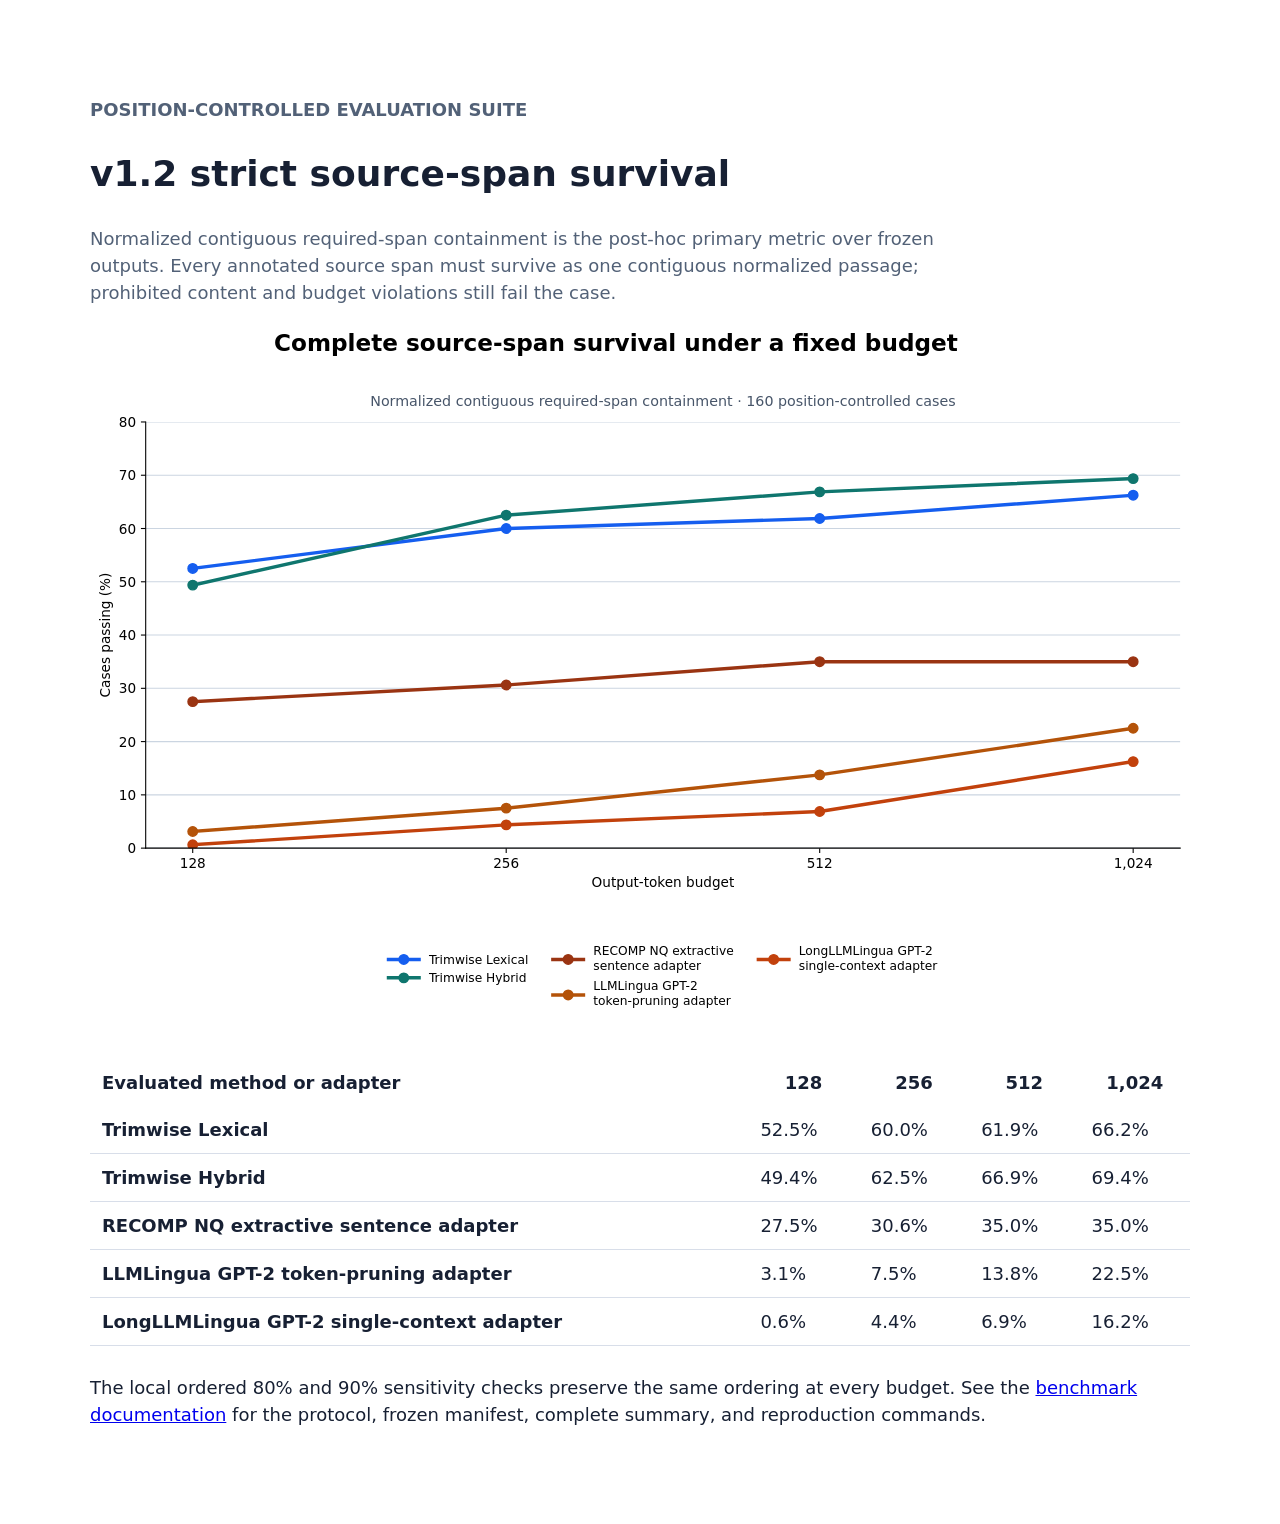
==== docs/benchmark-report/index.html @ dcf9552b "docs: publish v1.2 benchmark and paper" ====
<!doctype html>
<html lang="en">
<meta charset="utf-8">
<meta name="viewport" content="width=device-width, initial-scale=1">
<title>Trimwise benchmark — v1.2 strict source-span survival</title>
<body style="font:18px/1.5 system-ui,sans-serif;max-width:1100px;margin:6vh auto;
padding:24px;color:#172033">
<p style="color:#526177;font-weight:700">POSITION-CONTROLLED EVALUATION SUITE</p>
<h1>v1.2 strict source-span survival</h1>
<p style="max-width:75ch;color:#526177">
Normalized contiguous required-span containment is the post-hoc primary metric over frozen outputs.
Every annotated source span must survive as one contiguous normalized passage; prohibited content
and budget violations still fail the case.
</p>
<img src="../assets/benchmark/normalized_contiguous_vs_budget.svg"
     alt="Normalized contiguous required-span containment by output-token budget."
     style="width:100%;height:auto">
<table style="border-collapse:collapse;width:100%;margin:28px 0">
<thead><tr><th style="padding:10px 12px;text-align:left">Evaluated method or adapter</th>
<th style="padding:10px 12px">128</th><th style="padding:10px 12px">256</th>
<th style="padding:10px 12px">512</th><th style="padding:10px 12px">1,024</th></tr></thead>
<tbody><tr><th style="padding:10px 12px;border-bottom:1px solid #d8dee9;text-align:left">Trimwise Lexical</th><td style="padding:10px 12px;border-bottom:1px solid #d8dee9">52.5%</td><td style="padding:10px 12px;border-bottom:1px solid #d8dee9">60.0%</td><td style="padding:10px 12px;border-bottom:1px solid #d8dee9">61.9%</td><td style="padding:10px 12px;border-bottom:1px solid #d8dee9">66.2%</td></tr><tr><th style="padding:10px 12px;border-bottom:1px solid #d8dee9;text-align:left">Trimwise Hybrid</th><td style="padding:10px 12px;border-bottom:1px solid #d8dee9">49.4%</td><td style="padding:10px 12px;border-bottom:1px solid #d8dee9">62.5%</td><td style="padding:10px 12px;border-bottom:1px solid #d8dee9">66.9%</td><td style="padding:10px 12px;border-bottom:1px solid #d8dee9">69.4%</td></tr><tr><th style="padding:10px 12px;border-bottom:1px solid #d8dee9;text-align:left">RECOMP NQ extractive sentence adapter</th><td style="padding:10px 12px;border-bottom:1px solid #d8dee9">27.5%</td><td style="padding:10px 12px;border-bottom:1px solid #d8dee9">30.6%</td><td style="padding:10px 12px;border-bottom:1px solid #d8dee9">35.0%</td><td style="padding:10px 12px;border-bottom:1px solid #d8dee9">35.0%</td></tr><tr><th style="padding:10px 12px;border-bottom:1px solid #d8dee9;text-align:left">LLMLingua GPT-2 token-pruning adapter</th><td style="padding:10px 12px;border-bottom:1px solid #d8dee9">3.1%</td><td style="padding:10px 12px;border-bottom:1px solid #d8dee9">7.5%</td><td style="padding:10px 12px;border-bottom:1px solid #d8dee9">13.8%</td><td style="padding:10px 12px;border-bottom:1px solid #d8dee9">22.5%</td></tr><tr><th style="padding:10px 12px;border-bottom:1px solid #d8dee9;text-align:left">LongLLMLingua GPT-2 single-context adapter</th><td style="padding:10px 12px;border-bottom:1px solid #d8dee9">0.6%</td><td style="padding:10px 12px;border-bottom:1px solid #d8dee9">4.4%</td><td style="padding:10px 12px;border-bottom:1px solid #d8dee9">6.9%</td><td style="padding:10px 12px;border-bottom:1px solid #d8dee9">16.2%</td></tr></tbody></table>
<p>
The local ordered 80% and 90% sensitivity checks preserve the same ordering at every budget.
See the <a href="../benchmark/">benchmark documentation</a> for the protocol,
frozen manifest, complete summary, and reproduction commands.
</p>
</body>
</html>
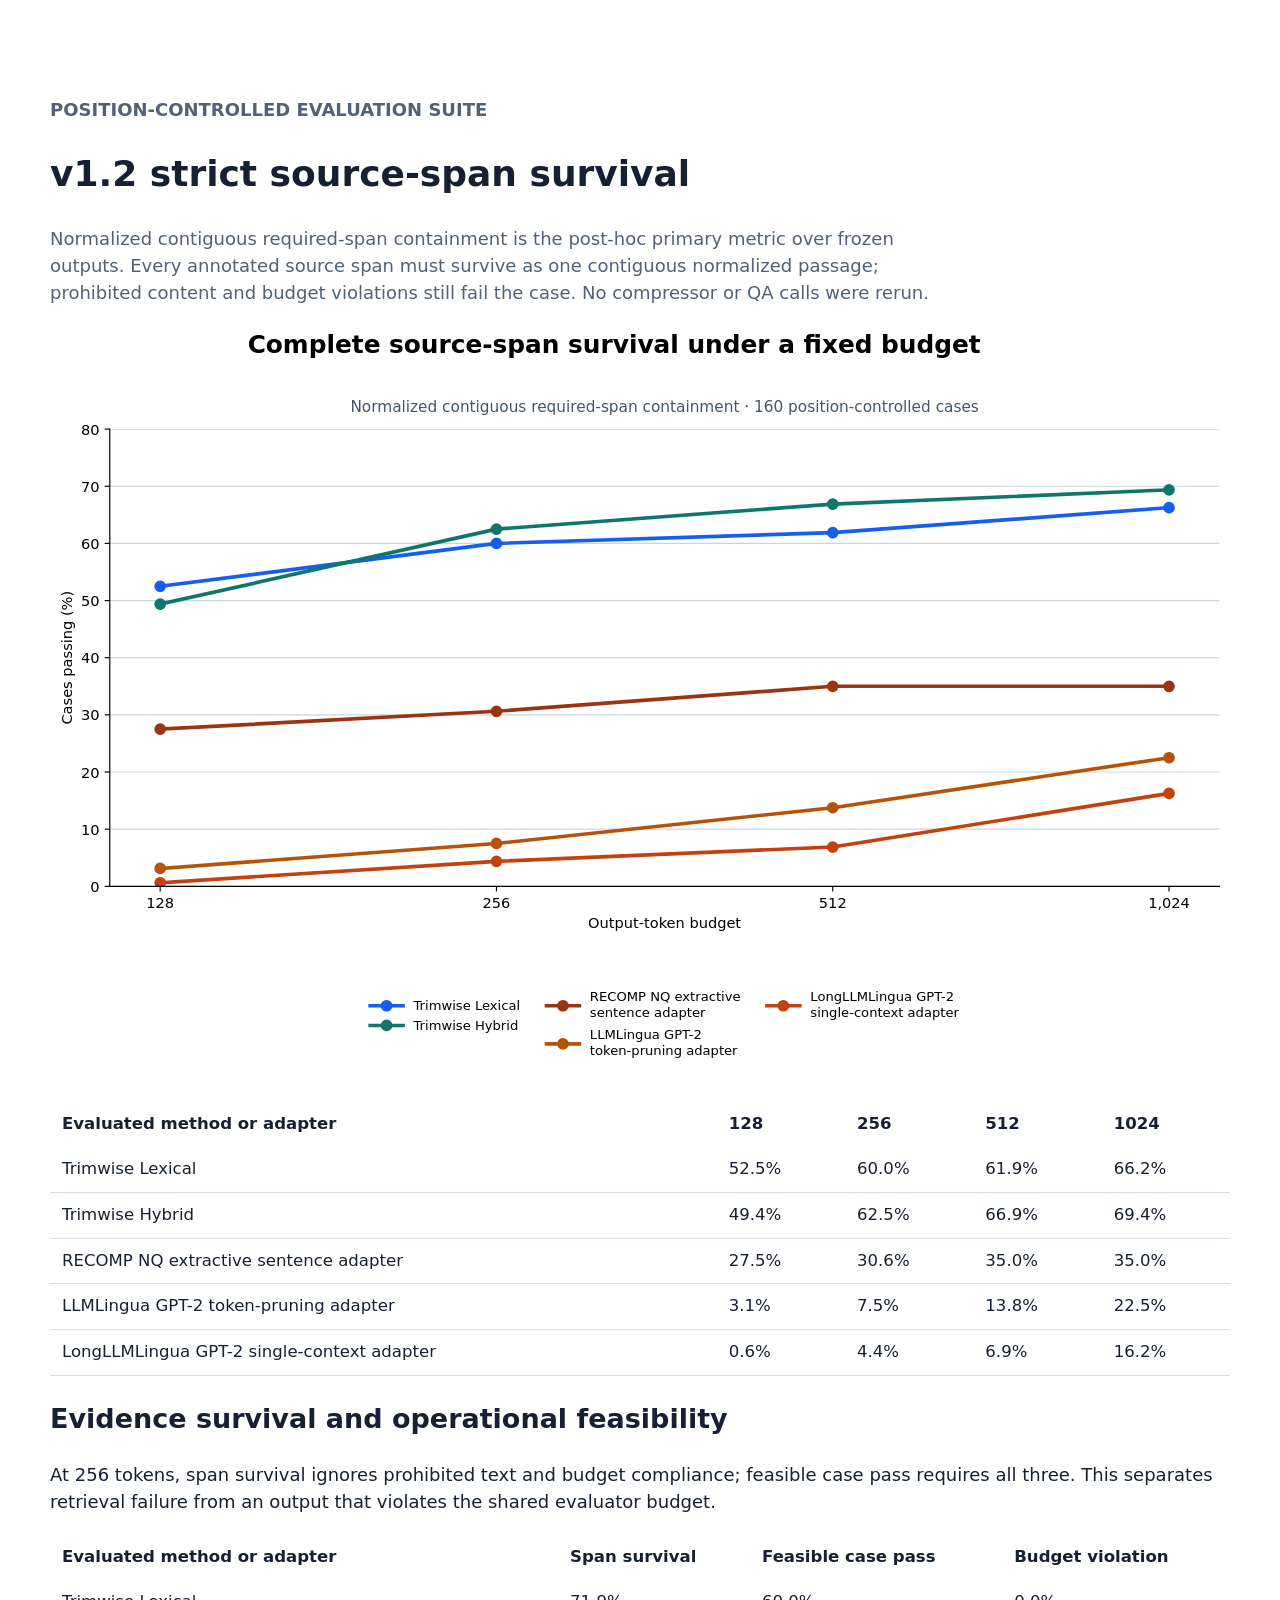
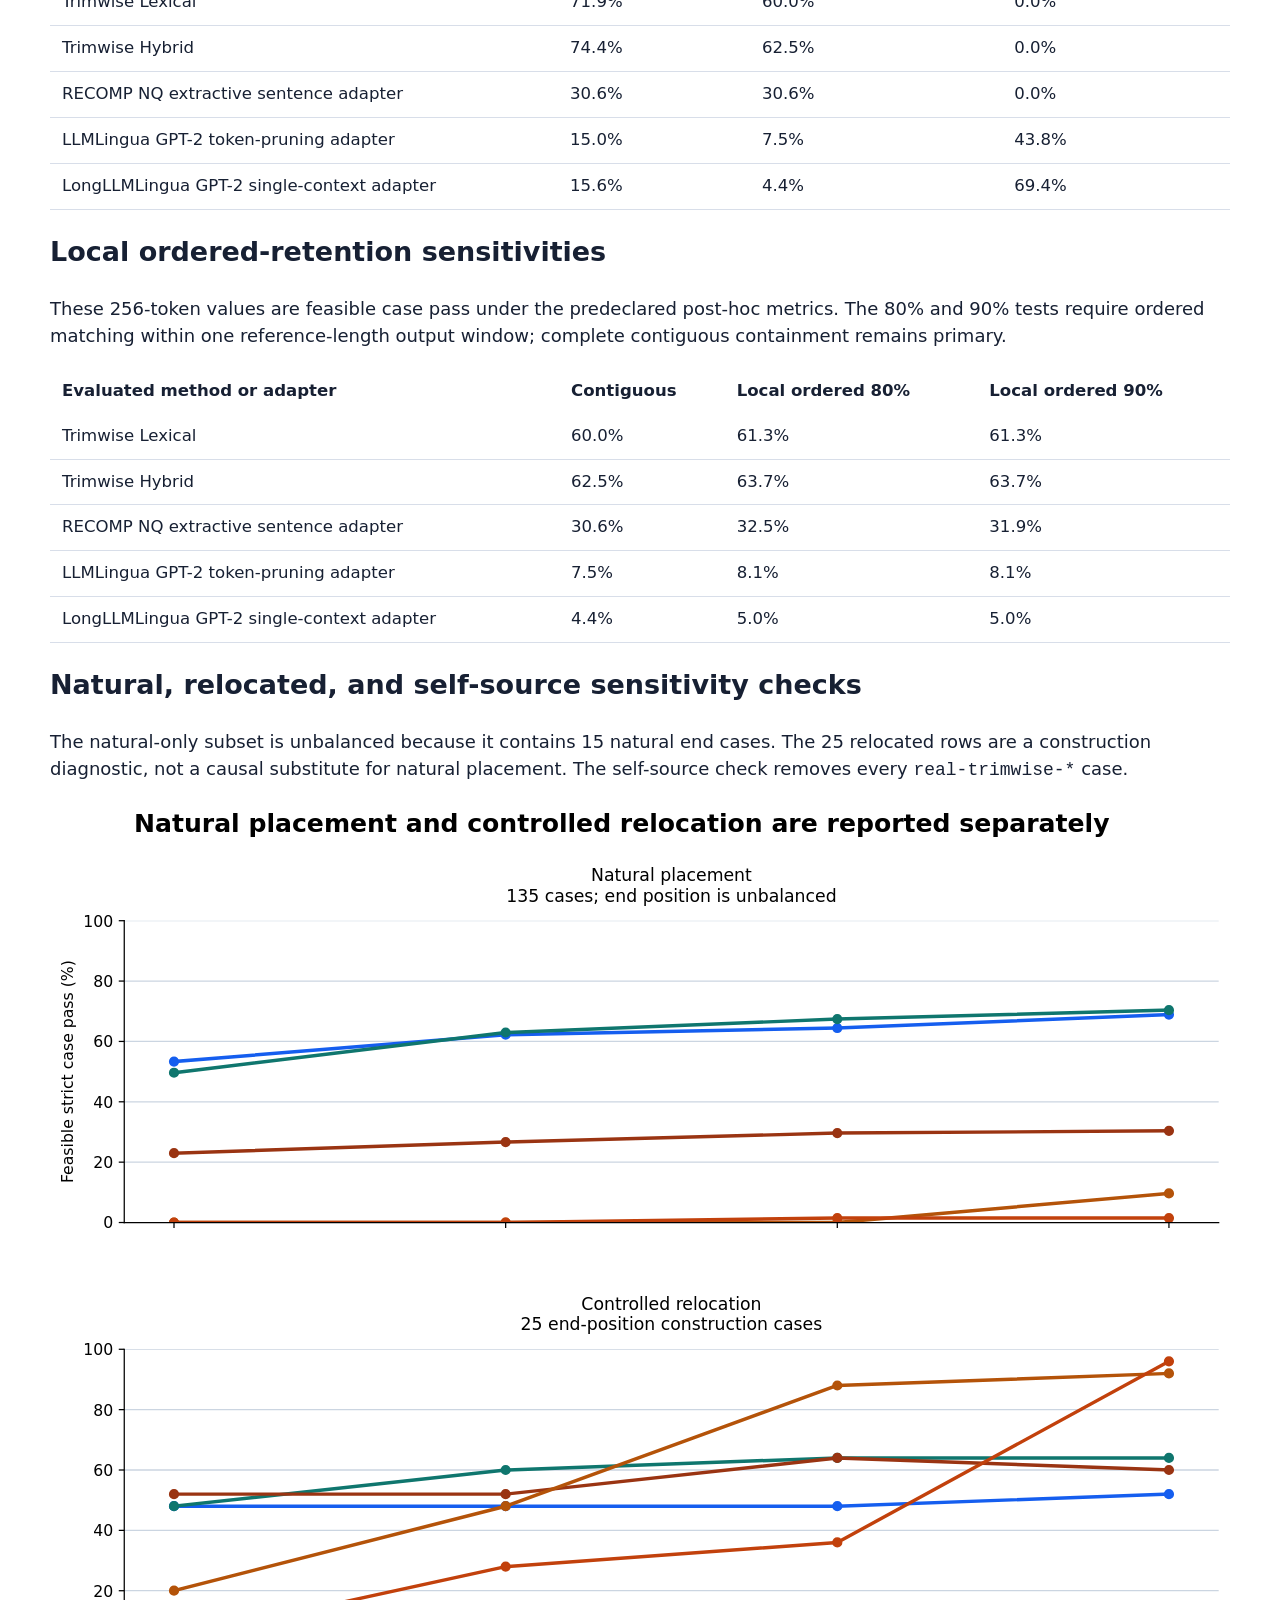
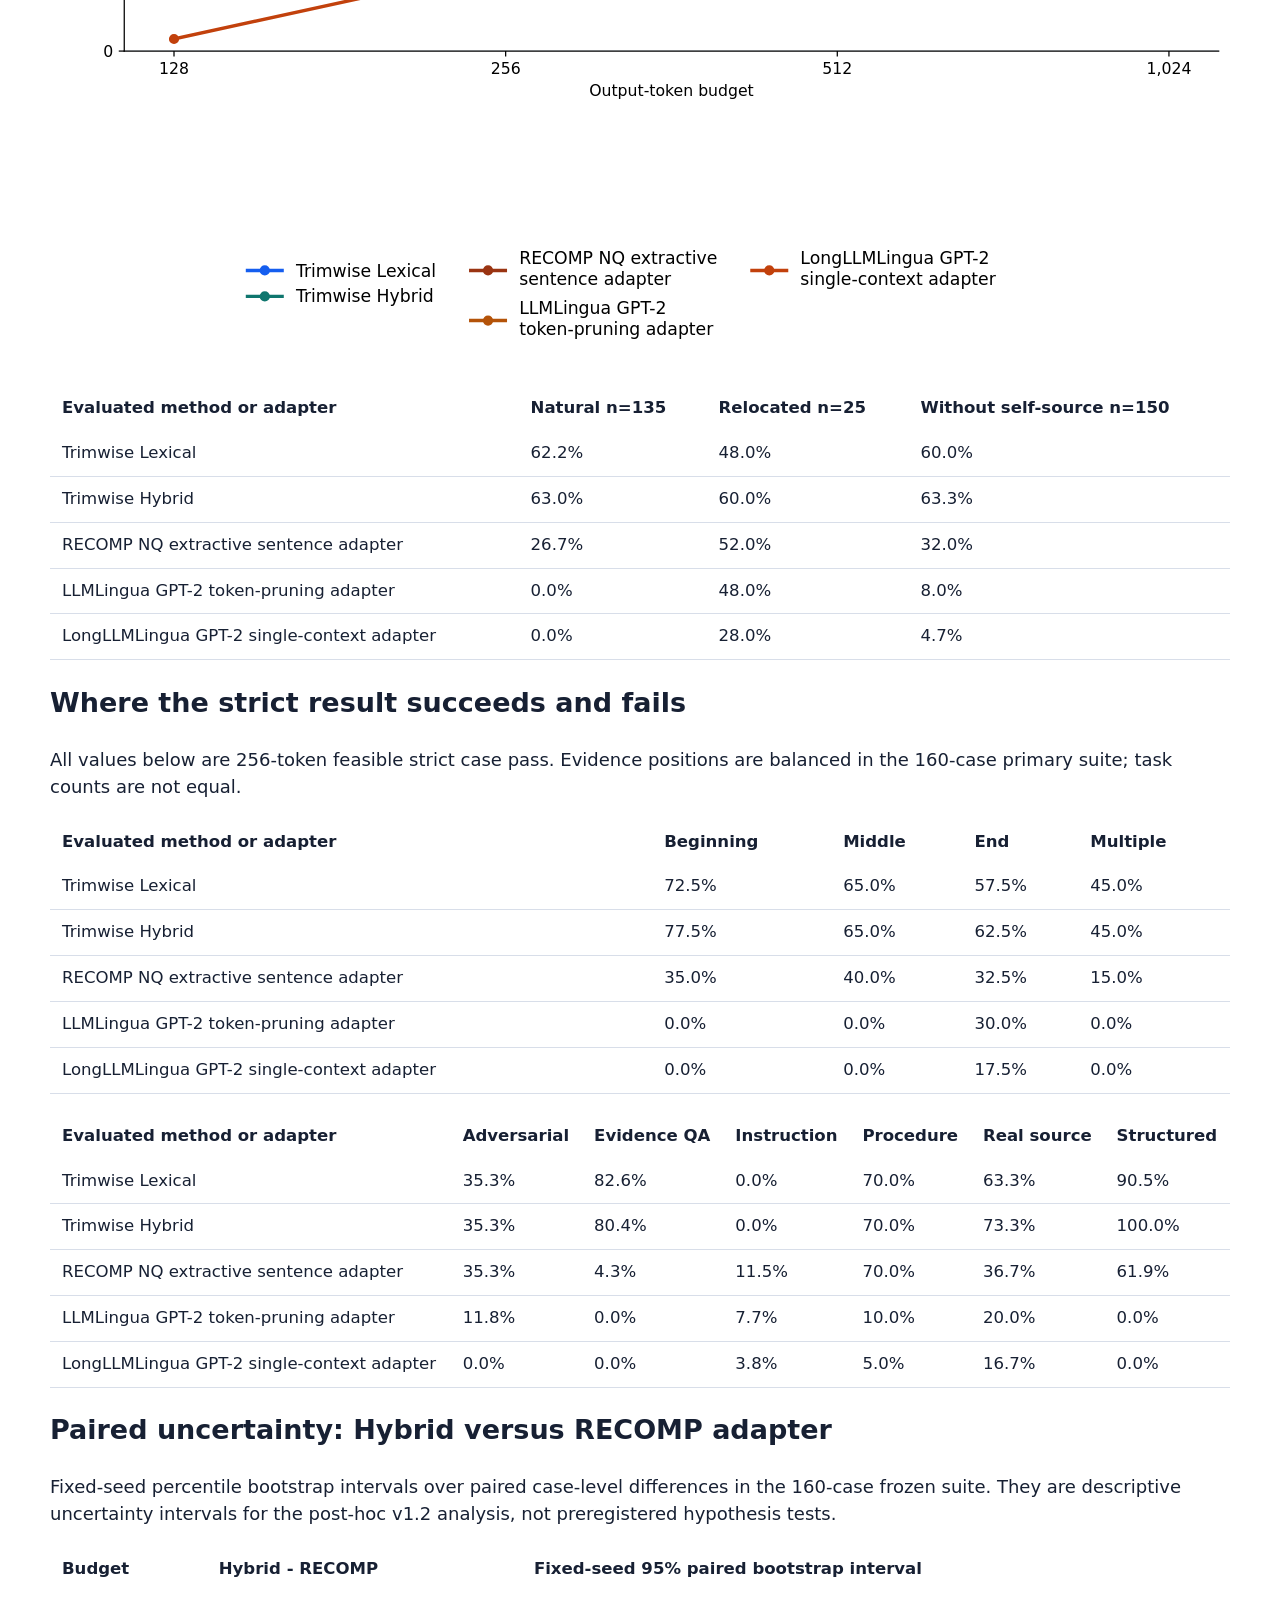
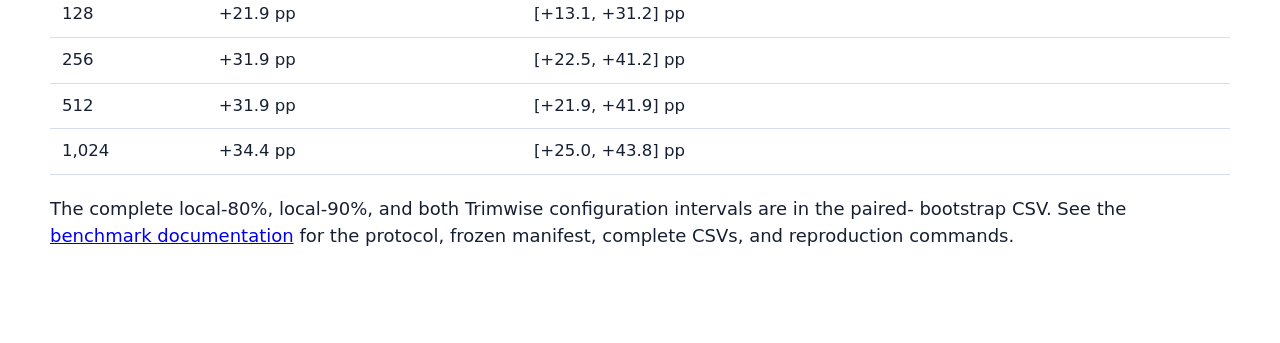
==== commit 9dc139e1: "paper: publish strict v1.2 sensitivity analyses" ====
--- a/docs/benchmark-report/index.html
+++ b/docs/benchmark-report/index.html
@@ -3,27 +3,47 @@
 <meta charset="utf-8">
 <meta name="viewport" content="width=device-width, initial-scale=1">
 <title>Trimwise benchmark — v1.2 strict source-span survival</title>
-<body style="font:18px/1.5 system-ui,sans-serif;max-width:1100px;margin:6vh auto;
-padding:24px;color:#172033">
+<body style="font:18px/1.5 system-ui,sans-serif;max-width:1180px;
+margin:6vh auto;padding:24px;color:#172033">
 <p style="color:#526177;font-weight:700">POSITION-CONTROLLED EVALUATION SUITE</p>
 <h1>v1.2 strict source-span survival</h1>
-<p style="max-width:75ch;color:#526177">
+<p style="max-width:78ch;color:#526177">
 Normalized contiguous required-span containment is the post-hoc primary metric over frozen outputs.
 Every annotated source span must survive as one contiguous normalized passage; prohibited content
-and budget violations still fail the case.
-</p>
+and budget violations still fail the case. No compressor or QA calls were rerun.</p>
 <img src="../assets/benchmark/normalized_contiguous_vs_budget.svg"
-     alt="Normalized contiguous required-span containment by output-token budget."
-     style="width:100%;height:auto">
-<table style="border-collapse:collapse;width:100%;margin:28px 0">
-<thead><tr><th style="padding:10px 12px;text-align:left">Evaluated method or adapter</th>
-<th style="padding:10px 12px">128</th><th style="padding:10px 12px">256</th>
-<th style="padding:10px 12px">512</th><th style="padding:10px 12px">1,024</th></tr></thead>
-<tbody><tr><th style="padding:10px 12px;border-bottom:1px solid #d8dee9;text-align:left">Trimwise Lexical</th><td style="padding:10px 12px;border-bottom:1px solid #d8dee9">52.5%</td><td style="padding:10px 12px;border-bottom:1px solid #d8dee9">60.0%</td><td style="padding:10px 12px;border-bottom:1px solid #d8dee9">61.9%</td><td style="padding:10px 12px;border-bottom:1px solid #d8dee9">66.2%</td></tr><tr><th style="padding:10px 12px;border-bottom:1px solid #d8dee9;text-align:left">Trimwise Hybrid</th><td style="padding:10px 12px;border-bottom:1px solid #d8dee9">49.4%</td><td style="padding:10px 12px;border-bottom:1px solid #d8dee9">62.5%</td><td style="padding:10px 12px;border-bottom:1px solid #d8dee9">66.9%</td><td style="padding:10px 12px;border-bottom:1px solid #d8dee9">69.4%</td></tr><tr><th style="padding:10px 12px;border-bottom:1px solid #d8dee9;text-align:left">RECOMP NQ extractive sentence adapter</th><td style="padding:10px 12px;border-bottom:1px solid #d8dee9">27.5%</td><td style="padding:10px 12px;border-bottom:1px solid #d8dee9">30.6%</td><td style="padding:10px 12px;border-bottom:1px solid #d8dee9">35.0%</td><td style="padding:10px 12px;border-bottom:1px solid #d8dee9">35.0%</td></tr><tr><th style="padding:10px 12px;border-bottom:1px solid #d8dee9;text-align:left">LLMLingua GPT-2 token-pruning adapter</th><td style="padding:10px 12px;border-bottom:1px solid #d8dee9">3.1%</td><td style="padding:10px 12px;border-bottom:1px solid #d8dee9">7.5%</td><td style="padding:10px 12px;border-bottom:1px solid #d8dee9">13.8%</td><td style="padding:10px 12px;border-bottom:1px solid #d8dee9">22.5%</td></tr><tr><th style="padding:10px 12px;border-bottom:1px solid #d8dee9;text-align:left">LongLLMLingua GPT-2 single-context adapter</th><td style="padding:10px 12px;border-bottom:1px solid #d8dee9">0.6%</td><td style="padding:10px 12px;border-bottom:1px solid #d8dee9">4.4%</td><td style="padding:10px 12px;border-bottom:1px solid #d8dee9">6.9%</td><td style="padding:10px 12px;border-bottom:1px solid #d8dee9">16.2%</td></tr></tbody></table>
-<p>
-The local ordered 80% and 90% sensitivity checks preserve the same ordering at every budget.
-See the <a href="../benchmark/">benchmark documentation</a> for the protocol,
-frozen manifest, complete summary, and reproduction commands.
-</p>
+alt="Normalized contiguous required-span containment by output-token budget."
+style="width:100%;height:auto">
+<table style="border-collapse:collapse;width:100%;margin:20px 0;font-size:0.92em"><thead><tr><th style="padding:10px 12px;text-align:left">Evaluated method or adapter</th><th style="padding:10px 12px;text-align:left">128</th><th style="padding:10px 12px;text-align:left">256</th><th style="padding:10px 12px;text-align:left">512</th><th style="padding:10px 12px;text-align:left">1024</th></tr></thead><tbody><tr><td style="padding:10px 12px;border-bottom:1px solid #d8dee9">Trimwise Lexical</td><td style="padding:10px 12px;border-bottom:1px solid #d8dee9">52.5%</td><td style="padding:10px 12px;border-bottom:1px solid #d8dee9">60.0%</td><td style="padding:10px 12px;border-bottom:1px solid #d8dee9">61.9%</td><td style="padding:10px 12px;border-bottom:1px solid #d8dee9">66.2%</td></tr><tr><td style="padding:10px 12px;border-bottom:1px solid #d8dee9">Trimwise Hybrid</td><td style="padding:10px 12px;border-bottom:1px solid #d8dee9">49.4%</td><td style="padding:10px 12px;border-bottom:1px solid #d8dee9">62.5%</td><td style="padding:10px 12px;border-bottom:1px solid #d8dee9">66.9%</td><td style="padding:10px 12px;border-bottom:1px solid #d8dee9">69.4%</td></tr><tr><td style="padding:10px 12px;border-bottom:1px solid #d8dee9">RECOMP NQ extractive sentence adapter</td><td style="padding:10px 12px;border-bottom:1px solid #d8dee9">27.5%</td><td style="padding:10px 12px;border-bottom:1px solid #d8dee9">30.6%</td><td style="padding:10px 12px;border-bottom:1px solid #d8dee9">35.0%</td><td style="padding:10px 12px;border-bottom:1px solid #d8dee9">35.0%</td></tr><tr><td style="padding:10px 12px;border-bottom:1px solid #d8dee9">LLMLingua GPT-2 token-pruning adapter</td><td style="padding:10px 12px;border-bottom:1px solid #d8dee9">3.1%</td><td style="padding:10px 12px;border-bottom:1px solid #d8dee9">7.5%</td><td style="padding:10px 12px;border-bottom:1px solid #d8dee9">13.8%</td><td style="padding:10px 12px;border-bottom:1px solid #d8dee9">22.5%</td></tr><tr><td style="padding:10px 12px;border-bottom:1px solid #d8dee9">LongLLMLingua GPT-2 single-context adapter</td><td style="padding:10px 12px;border-bottom:1px solid #d8dee9">0.6%</td><td style="padding:10px 12px;border-bottom:1px solid #d8dee9">4.4%</td><td style="padding:10px 12px;border-bottom:1px solid #d8dee9">6.9%</td><td style="padding:10px 12px;border-bottom:1px solid #d8dee9">16.2%</td></tr></tbody></table>
+<h2>Evidence survival and operational feasibility</h2>
+<p>At 256 tokens, span survival ignores prohibited text and budget compliance; feasible case
+pass requires all three. This separates retrieval failure from an output that violates the shared
+evaluator budget.</p>
+<table style="border-collapse:collapse;width:100%;margin:20px 0;font-size:0.92em"><thead><tr><th style="padding:10px 12px;text-align:left">Evaluated method or adapter</th><th style="padding:10px 12px;text-align:left">Span survival</th><th style="padding:10px 12px;text-align:left">Feasible case pass</th><th style="padding:10px 12px;text-align:left">Budget violation</th></tr></thead><tbody><tr><td style="padding:10px 12px;border-bottom:1px solid #d8dee9">Trimwise Lexical</td><td style="padding:10px 12px;border-bottom:1px solid #d8dee9">71.9%</td><td style="padding:10px 12px;border-bottom:1px solid #d8dee9">60.0%</td><td style="padding:10px 12px;border-bottom:1px solid #d8dee9">0.0%</td></tr><tr><td style="padding:10px 12px;border-bottom:1px solid #d8dee9">Trimwise Hybrid</td><td style="padding:10px 12px;border-bottom:1px solid #d8dee9">74.4%</td><td style="padding:10px 12px;border-bottom:1px solid #d8dee9">62.5%</td><td style="padding:10px 12px;border-bottom:1px solid #d8dee9">0.0%</td></tr><tr><td style="padding:10px 12px;border-bottom:1px solid #d8dee9">RECOMP NQ extractive sentence adapter</td><td style="padding:10px 12px;border-bottom:1px solid #d8dee9">30.6%</td><td style="padding:10px 12px;border-bottom:1px solid #d8dee9">30.6%</td><td style="padding:10px 12px;border-bottom:1px solid #d8dee9">0.0%</td></tr><tr><td style="padding:10px 12px;border-bottom:1px solid #d8dee9">LLMLingua GPT-2 token-pruning adapter</td><td style="padding:10px 12px;border-bottom:1px solid #d8dee9">15.0%</td><td style="padding:10px 12px;border-bottom:1px solid #d8dee9">7.5%</td><td style="padding:10px 12px;border-bottom:1px solid #d8dee9">43.8%</td></tr><tr><td style="padding:10px 12px;border-bottom:1px solid #d8dee9">LongLLMLingua GPT-2 single-context adapter</td><td style="padding:10px 12px;border-bottom:1px solid #d8dee9">15.6%</td><td style="padding:10px 12px;border-bottom:1px solid #d8dee9">4.4%</td><td style="padding:10px 12px;border-bottom:1px solid #d8dee9">69.4%</td></tr></tbody></table>
+<h2>Local ordered-retention sensitivities</h2>
+<p>These 256-token values are feasible case pass under the predeclared post-hoc metrics. The 80%
+and 90% tests require ordered matching within one reference-length output window; complete
+contiguous containment remains primary.</p>
+<table style="border-collapse:collapse;width:100%;margin:20px 0;font-size:0.92em"><thead><tr><th style="padding:10px 12px;text-align:left">Evaluated method or adapter</th><th style="padding:10px 12px;text-align:left">Contiguous</th><th style="padding:10px 12px;text-align:left">Local ordered 80%</th><th style="padding:10px 12px;text-align:left">Local ordered 90%</th></tr></thead><tbody><tr><td style="padding:10px 12px;border-bottom:1px solid #d8dee9">Trimwise Lexical</td><td style="padding:10px 12px;border-bottom:1px solid #d8dee9">60.0%</td><td style="padding:10px 12px;border-bottom:1px solid #d8dee9">61.3%</td><td style="padding:10px 12px;border-bottom:1px solid #d8dee9">61.3%</td></tr><tr><td style="padding:10px 12px;border-bottom:1px solid #d8dee9">Trimwise Hybrid</td><td style="padding:10px 12px;border-bottom:1px solid #d8dee9">62.5%</td><td style="padding:10px 12px;border-bottom:1px solid #d8dee9">63.7%</td><td style="padding:10px 12px;border-bottom:1px solid #d8dee9">63.7%</td></tr><tr><td style="padding:10px 12px;border-bottom:1px solid #d8dee9">RECOMP NQ extractive sentence adapter</td><td style="padding:10px 12px;border-bottom:1px solid #d8dee9">30.6%</td><td style="padding:10px 12px;border-bottom:1px solid #d8dee9">32.5%</td><td style="padding:10px 12px;border-bottom:1px solid #d8dee9">31.9%</td></tr><tr><td style="padding:10px 12px;border-bottom:1px solid #d8dee9">LLMLingua GPT-2 token-pruning adapter</td><td style="padding:10px 12px;border-bottom:1px solid #d8dee9">7.5%</td><td style="padding:10px 12px;border-bottom:1px solid #d8dee9">8.1%</td><td style="padding:10px 12px;border-bottom:1px solid #d8dee9">8.1%</td></tr><tr><td style="padding:10px 12px;border-bottom:1px solid #d8dee9">LongLLMLingua GPT-2 single-context adapter</td><td style="padding:10px 12px;border-bottom:1px solid #d8dee9">4.4%</td><td style="padding:10px 12px;border-bottom:1px solid #d8dee9">5.0%</td><td style="padding:10px 12px;border-bottom:1px solid #d8dee9">5.0%</td></tr></tbody></table>
+<h2>Natural, relocated, and self-source sensitivity checks</h2>
+<p>The natural-only subset is unbalanced because it contains 15 natural end cases. The 25 relocated
+rows are a construction diagnostic, not a causal substitute for natural placement. The self-source
+check removes every <code>real-trimwise-*</code> case.</p>
+<img src="../assets/benchmark/natural_vs_relocated.svg"
+alt="Strict case pass separately for natural placement and controlled relocation cohorts."
+style="width:100%;height:auto">
+<table style="border-collapse:collapse;width:100%;margin:20px 0;font-size:0.92em"><thead><tr><th style="padding:10px 12px;text-align:left">Evaluated method or adapter</th><th style="padding:10px 12px;text-align:left">Natural n=135</th><th style="padding:10px 12px;text-align:left">Relocated n=25</th><th style="padding:10px 12px;text-align:left">Without self-source n=150</th></tr></thead><tbody><tr><td style="padding:10px 12px;border-bottom:1px solid #d8dee9">Trimwise Lexical</td><td style="padding:10px 12px;border-bottom:1px solid #d8dee9">62.2%</td><td style="padding:10px 12px;border-bottom:1px solid #d8dee9">48.0%</td><td style="padding:10px 12px;border-bottom:1px solid #d8dee9">60.0%</td></tr><tr><td style="padding:10px 12px;border-bottom:1px solid #d8dee9">Trimwise Hybrid</td><td style="padding:10px 12px;border-bottom:1px solid #d8dee9">63.0%</td><td style="padding:10px 12px;border-bottom:1px solid #d8dee9">60.0%</td><td style="padding:10px 12px;border-bottom:1px solid #d8dee9">63.3%</td></tr><tr><td style="padding:10px 12px;border-bottom:1px solid #d8dee9">RECOMP NQ extractive sentence adapter</td><td style="padding:10px 12px;border-bottom:1px solid #d8dee9">26.7%</td><td style="padding:10px 12px;border-bottom:1px solid #d8dee9">52.0%</td><td style="padding:10px 12px;border-bottom:1px solid #d8dee9">32.0%</td></tr><tr><td style="padding:10px 12px;border-bottom:1px solid #d8dee9">LLMLingua GPT-2 token-pruning adapter</td><td style="padding:10px 12px;border-bottom:1px solid #d8dee9">0.0%</td><td style="padding:10px 12px;border-bottom:1px solid #d8dee9">48.0%</td><td style="padding:10px 12px;border-bottom:1px solid #d8dee9">8.0%</td></tr><tr><td style="padding:10px 12px;border-bottom:1px solid #d8dee9">LongLLMLingua GPT-2 single-context adapter</td><td style="padding:10px 12px;border-bottom:1px solid #d8dee9">0.0%</td><td style="padding:10px 12px;border-bottom:1px solid #d8dee9">28.0%</td><td style="padding:10px 12px;border-bottom:1px solid #d8dee9">4.7%</td></tr></tbody></table>
+<h2>Where the strict result succeeds and fails</h2>
+<p>All values below are 256-token feasible strict case pass. Evidence positions are balanced in the
+160-case primary suite; task counts are not equal.</p>
+<table style="border-collapse:collapse;width:100%;margin:20px 0;font-size:0.92em"><thead><tr><th style="padding:10px 12px;text-align:left">Evaluated method or adapter</th><th style="padding:10px 12px;text-align:left">Beginning</th><th style="padding:10px 12px;text-align:left">Middle</th><th style="padding:10px 12px;text-align:left">End</th><th style="padding:10px 12px;text-align:left">Multiple</th></tr></thead><tbody><tr><td style="padding:10px 12px;border-bottom:1px solid #d8dee9">Trimwise Lexical</td><td style="padding:10px 12px;border-bottom:1px solid #d8dee9">72.5%</td><td style="padding:10px 12px;border-bottom:1px solid #d8dee9">65.0%</td><td style="padding:10px 12px;border-bottom:1px solid #d8dee9">57.5%</td><td style="padding:10px 12px;border-bottom:1px solid #d8dee9">45.0%</td></tr><tr><td style="padding:10px 12px;border-bottom:1px solid #d8dee9">Trimwise Hybrid</td><td style="padding:10px 12px;border-bottom:1px solid #d8dee9">77.5%</td><td style="padding:10px 12px;border-bottom:1px solid #d8dee9">65.0%</td><td style="padding:10px 12px;border-bottom:1px solid #d8dee9">62.5%</td><td style="padding:10px 12px;border-bottom:1px solid #d8dee9">45.0%</td></tr><tr><td style="padding:10px 12px;border-bottom:1px solid #d8dee9">RECOMP NQ extractive sentence adapter</td><td style="padding:10px 12px;border-bottom:1px solid #d8dee9">35.0%</td><td style="padding:10px 12px;border-bottom:1px solid #d8dee9">40.0%</td><td style="padding:10px 12px;border-bottom:1px solid #d8dee9">32.5%</td><td style="padding:10px 12px;border-bottom:1px solid #d8dee9">15.0%</td></tr><tr><td style="padding:10px 12px;border-bottom:1px solid #d8dee9">LLMLingua GPT-2 token-pruning adapter</td><td style="padding:10px 12px;border-bottom:1px solid #d8dee9">0.0%</td><td style="padding:10px 12px;border-bottom:1px solid #d8dee9">0.0%</td><td style="padding:10px 12px;border-bottom:1px solid #d8dee9">30.0%</td><td style="padding:10px 12px;border-bottom:1px solid #d8dee9">0.0%</td></tr><tr><td style="padding:10px 12px;border-bottom:1px solid #d8dee9">LongLLMLingua GPT-2 single-context adapter</td><td style="padding:10px 12px;border-bottom:1px solid #d8dee9">0.0%</td><td style="padding:10px 12px;border-bottom:1px solid #d8dee9">0.0%</td><td style="padding:10px 12px;border-bottom:1px solid #d8dee9">17.5%</td><td style="padding:10px 12px;border-bottom:1px solid #d8dee9">0.0%</td></tr></tbody></table>
+<table style="border-collapse:collapse;width:100%;margin:20px 0;font-size:0.92em"><thead><tr><th style="padding:10px 12px;text-align:left">Evaluated method or adapter</th><th style="padding:10px 12px;text-align:left">Adversarial</th><th style="padding:10px 12px;text-align:left">Evidence QA</th><th style="padding:10px 12px;text-align:left">Instruction</th><th style="padding:10px 12px;text-align:left">Procedure</th><th style="padding:10px 12px;text-align:left">Real source</th><th style="padding:10px 12px;text-align:left">Structured</th></tr></thead><tbody><tr><td style="padding:10px 12px;border-bottom:1px solid #d8dee9">Trimwise Lexical</td><td style="padding:10px 12px;border-bottom:1px solid #d8dee9">35.3%</td><td style="padding:10px 12px;border-bottom:1px solid #d8dee9">82.6%</td><td style="padding:10px 12px;border-bottom:1px solid #d8dee9">0.0%</td><td style="padding:10px 12px;border-bottom:1px solid #d8dee9">70.0%</td><td style="padding:10px 12px;border-bottom:1px solid #d8dee9">63.3%</td><td style="padding:10px 12px;border-bottom:1px solid #d8dee9">90.5%</td></tr><tr><td style="padding:10px 12px;border-bottom:1px solid #d8dee9">Trimwise Hybrid</td><td style="padding:10px 12px;border-bottom:1px solid #d8dee9">35.3%</td><td style="padding:10px 12px;border-bottom:1px solid #d8dee9">80.4%</td><td style="padding:10px 12px;border-bottom:1px solid #d8dee9">0.0%</td><td style="padding:10px 12px;border-bottom:1px solid #d8dee9">70.0%</td><td style="padding:10px 12px;border-bottom:1px solid #d8dee9">73.3%</td><td style="padding:10px 12px;border-bottom:1px solid #d8dee9">100.0%</td></tr><tr><td style="padding:10px 12px;border-bottom:1px solid #d8dee9">RECOMP NQ extractive sentence adapter</td><td style="padding:10px 12px;border-bottom:1px solid #d8dee9">35.3%</td><td style="padding:10px 12px;border-bottom:1px solid #d8dee9">4.3%</td><td style="padding:10px 12px;border-bottom:1px solid #d8dee9">11.5%</td><td style="padding:10px 12px;border-bottom:1px solid #d8dee9">70.0%</td><td style="padding:10px 12px;border-bottom:1px solid #d8dee9">36.7%</td><td style="padding:10px 12px;border-bottom:1px solid #d8dee9">61.9%</td></tr><tr><td style="padding:10px 12px;border-bottom:1px solid #d8dee9">LLMLingua GPT-2 token-pruning adapter</td><td style="padding:10px 12px;border-bottom:1px solid #d8dee9">11.8%</td><td style="padding:10px 12px;border-bottom:1px solid #d8dee9">0.0%</td><td style="padding:10px 12px;border-bottom:1px solid #d8dee9">7.7%</td><td style="padding:10px 12px;border-bottom:1px solid #d8dee9">10.0%</td><td style="padding:10px 12px;border-bottom:1px solid #d8dee9">20.0%</td><td style="padding:10px 12px;border-bottom:1px solid #d8dee9">0.0%</td></tr><tr><td style="padding:10px 12px;border-bottom:1px solid #d8dee9">LongLLMLingua GPT-2 single-context adapter</td><td style="padding:10px 12px;border-bottom:1px solid #d8dee9">0.0%</td><td style="padding:10px 12px;border-bottom:1px solid #d8dee9">0.0%</td><td style="padding:10px 12px;border-bottom:1px solid #d8dee9">3.8%</td><td style="padding:10px 12px;border-bottom:1px solid #d8dee9">5.0%</td><td style="padding:10px 12px;border-bottom:1px solid #d8dee9">16.7%</td><td style="padding:10px 12px;border-bottom:1px solid #d8dee9">0.0%</td></tr></tbody></table>
+<h2>Paired uncertainty: Hybrid versus RECOMP adapter</h2>
+<p>Fixed-seed percentile bootstrap intervals over paired case-level differences in the 160-case
+frozen suite. They are descriptive uncertainty intervals for the post-hoc v1.2 analysis, not
+preregistered hypothesis tests.</p>
+<table style="border-collapse:collapse;width:100%;margin:20px 0;font-size:0.92em"><thead><tr><th style="padding:10px 12px;text-align:left">Budget</th><th style="padding:10px 12px;text-align:left">Hybrid - RECOMP</th><th style="padding:10px 12px;text-align:left">Fixed-seed 95% paired bootstrap interval</th></tr></thead><tbody><tr><td style="padding:10px 12px;border-bottom:1px solid #d8dee9">128</td><td style="padding:10px 12px;border-bottom:1px solid #d8dee9">+21.9 pp</td><td style="padding:10px 12px;border-bottom:1px solid #d8dee9">[+13.1, +31.2] pp</td></tr><tr><td style="padding:10px 12px;border-bottom:1px solid #d8dee9">256</td><td style="padding:10px 12px;border-bottom:1px solid #d8dee9">+31.9 pp</td><td style="padding:10px 12px;border-bottom:1px solid #d8dee9">[+22.5, +41.2] pp</td></tr><tr><td style="padding:10px 12px;border-bottom:1px solid #d8dee9">512</td><td style="padding:10px 12px;border-bottom:1px solid #d8dee9">+31.9 pp</td><td style="padding:10px 12px;border-bottom:1px solid #d8dee9">[+21.9, +41.9] pp</td></tr><tr><td style="padding:10px 12px;border-bottom:1px solid #d8dee9">1,024</td><td style="padding:10px 12px;border-bottom:1px solid #d8dee9">+34.4 pp</td><td style="padding:10px 12px;border-bottom:1px solid #d8dee9">[+25.0, +43.8] pp</td></tr></tbody></table>
+<p>The complete local-80%, local-90%, and both Trimwise configuration intervals are in the paired-
+bootstrap CSV. See the <a href="../benchmark/">benchmark documentation</a> for the protocol, frozen manifest, complete CSVs, and reproduction commands.</p>
 </body>
 </html>
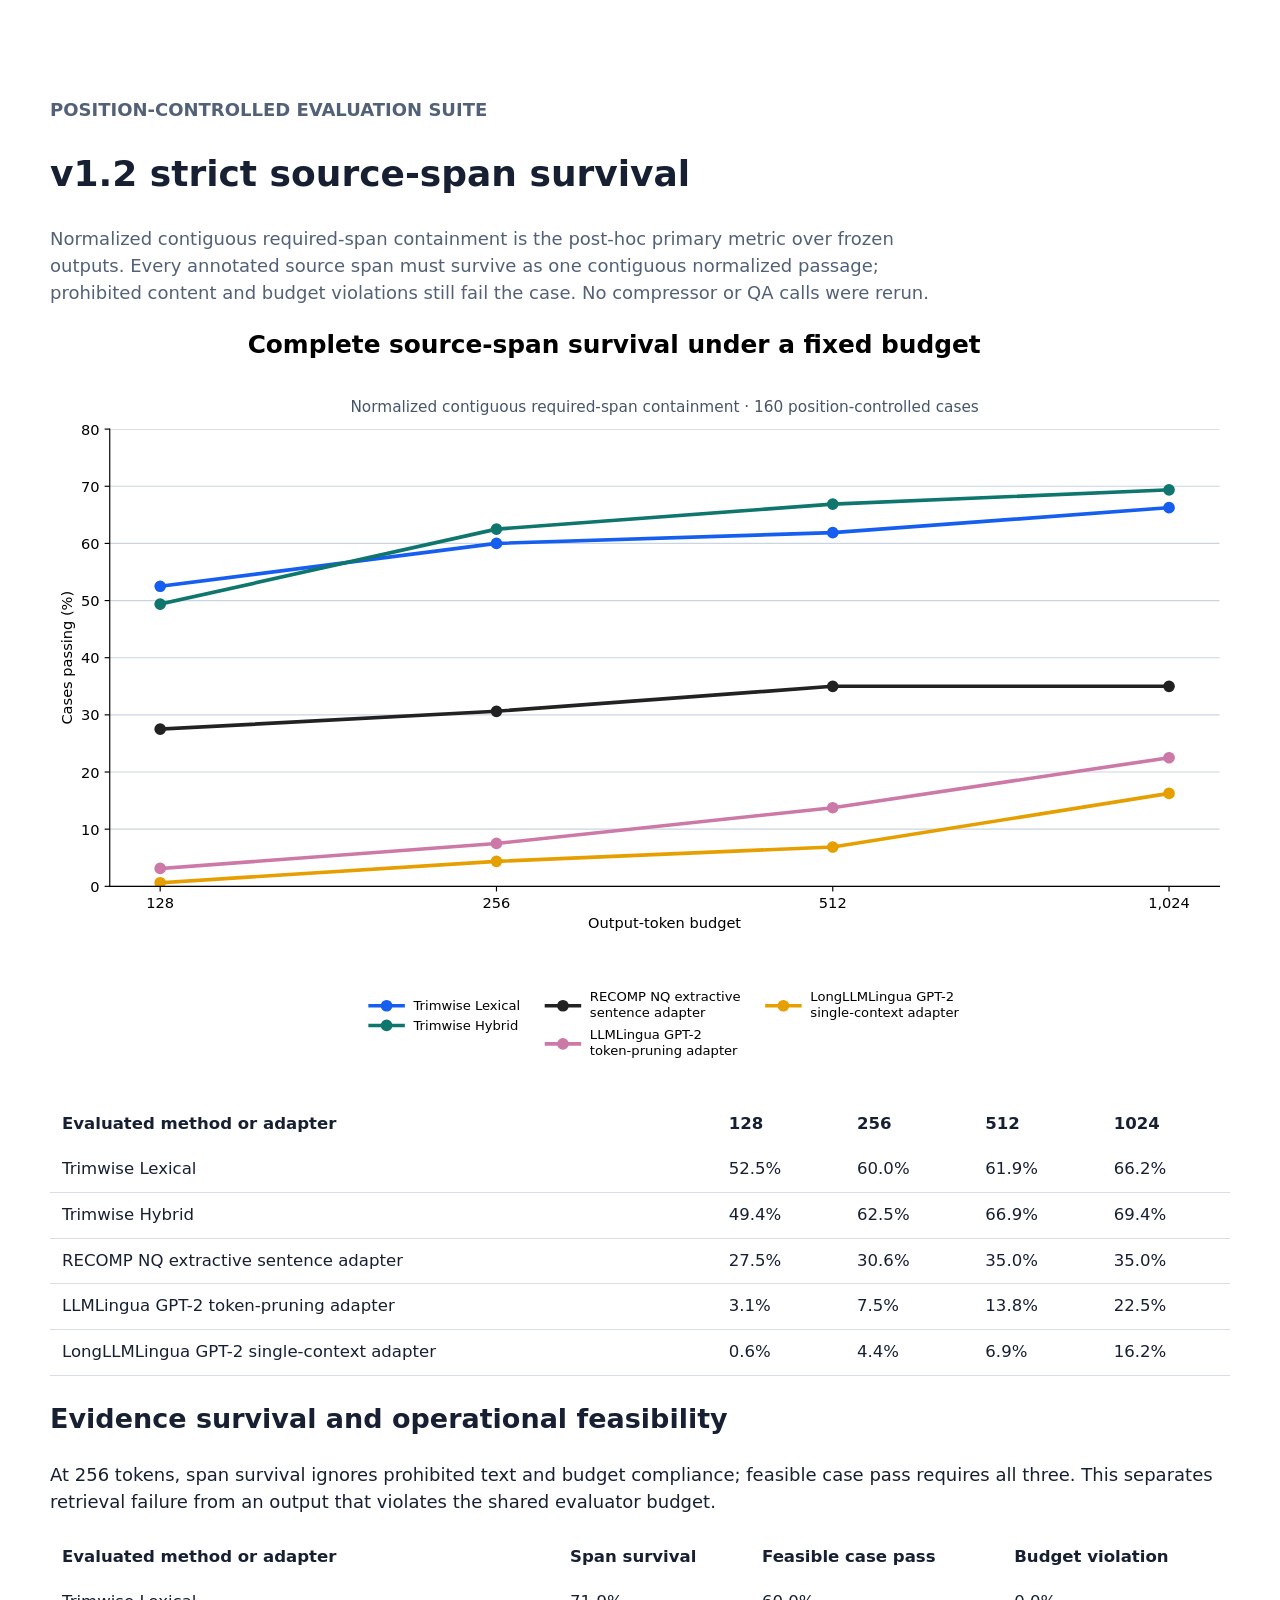
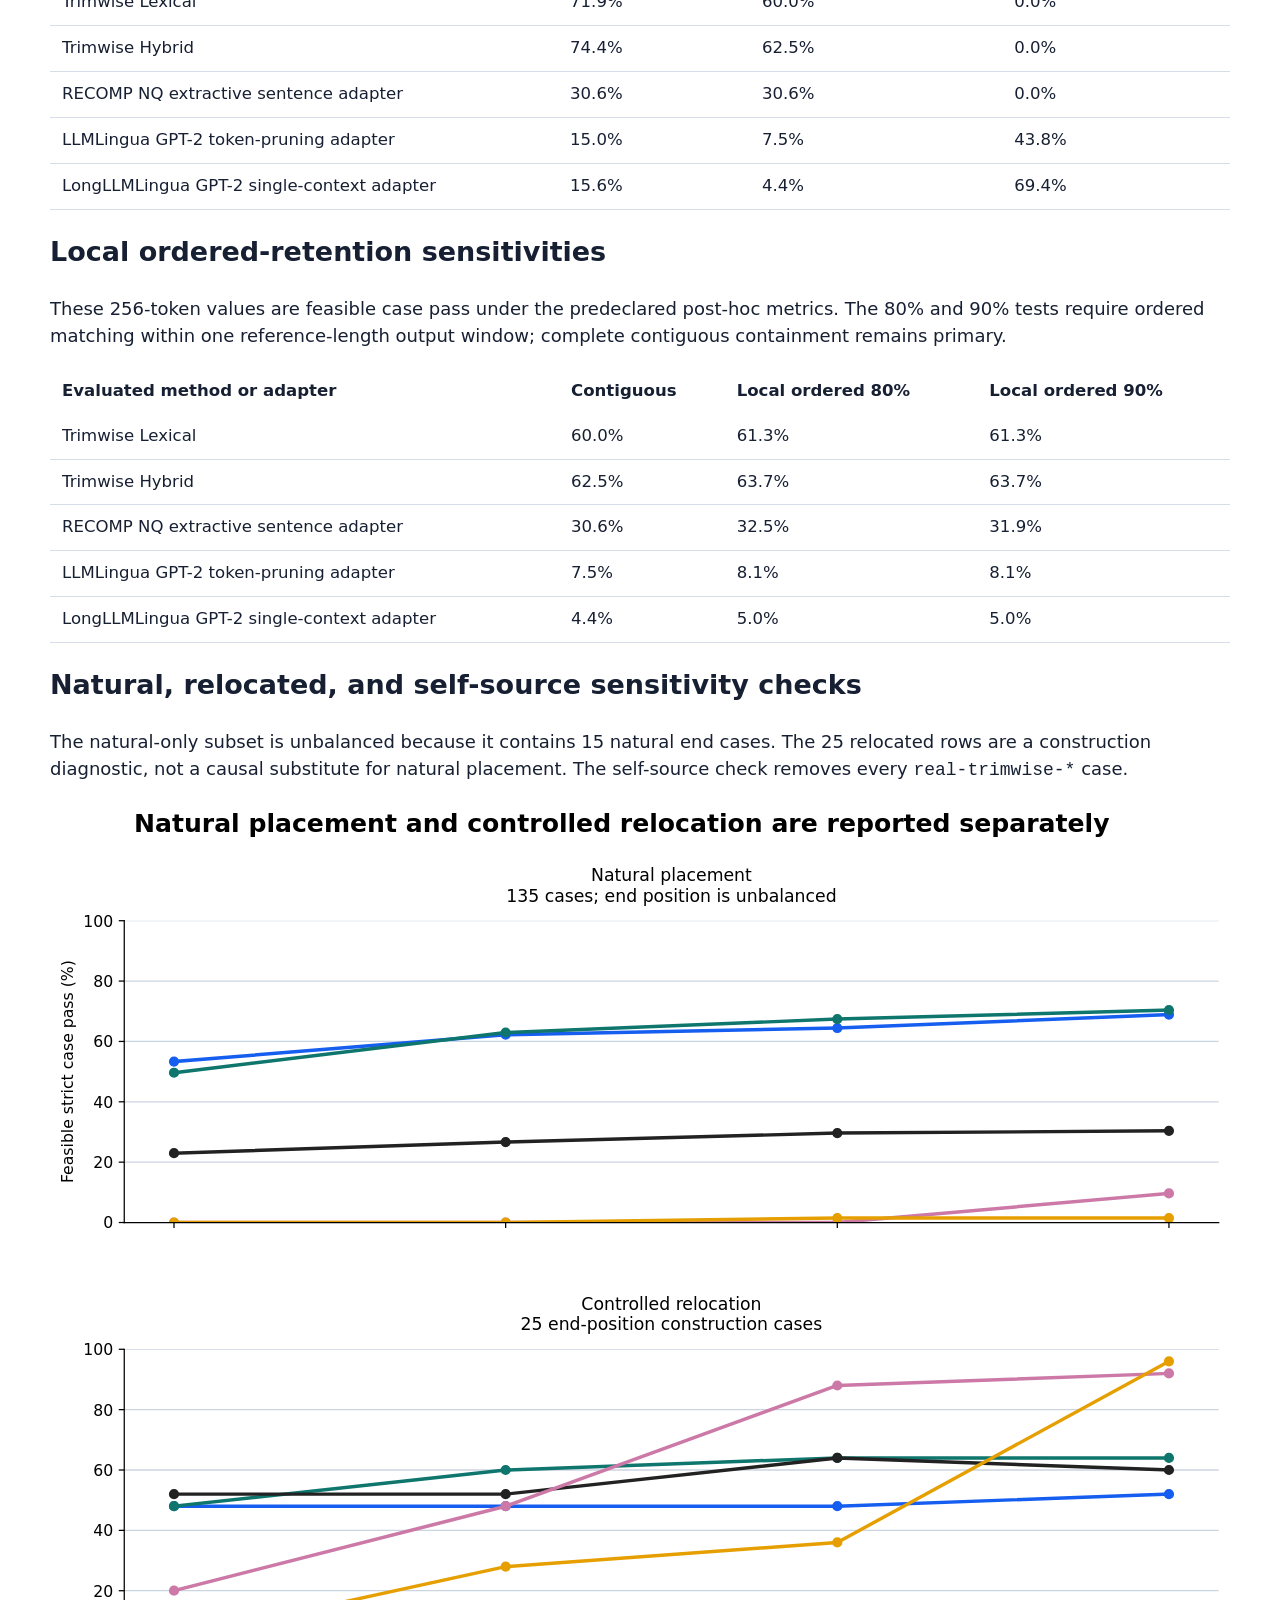
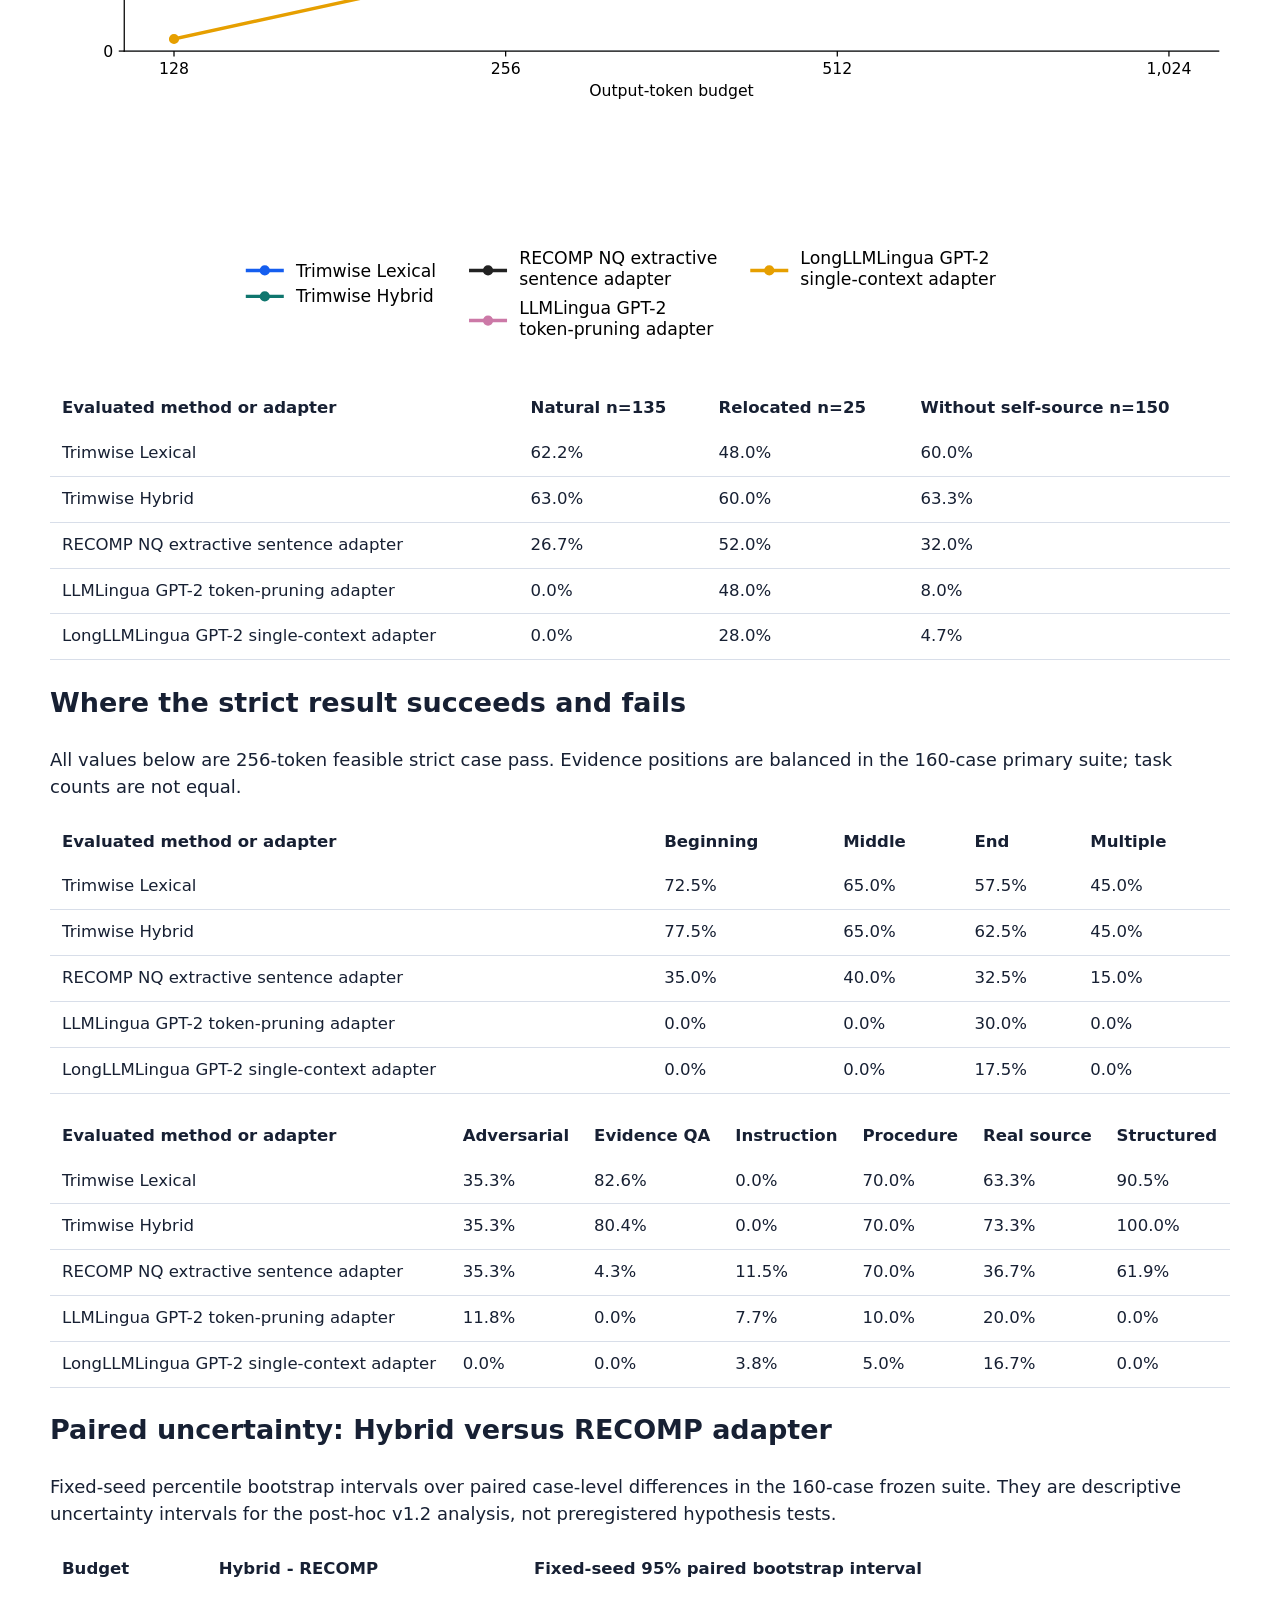
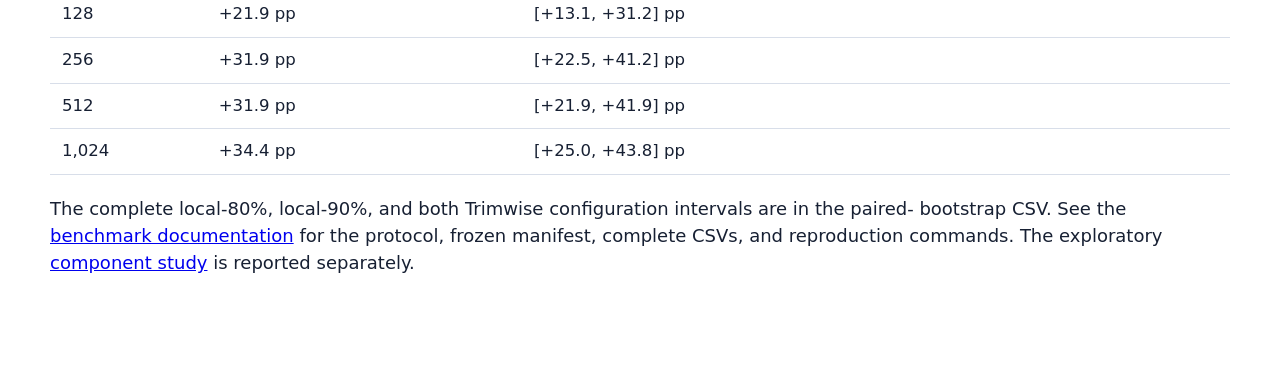
==== commit cb9e92e3: "paper: baselines and ablations" ====
--- a/docs/benchmark-report/index.html
+++ b/docs/benchmark-report/index.html
@@ -44,6 +44,6 @@
 preregistered hypothesis tests.</p>
 <table style="border-collapse:collapse;width:100%;margin:20px 0;font-size:0.92em"><thead><tr><th style="padding:10px 12px;text-align:left">Budget</th><th style="padding:10px 12px;text-align:left">Hybrid - RECOMP</th><th style="padding:10px 12px;text-align:left">Fixed-seed 95% paired bootstrap interval</th></tr></thead><tbody><tr><td style="padding:10px 12px;border-bottom:1px solid #d8dee9">128</td><td style="padding:10px 12px;border-bottom:1px solid #d8dee9">+21.9 pp</td><td style="padding:10px 12px;border-bottom:1px solid #d8dee9">[+13.1, +31.2] pp</td></tr><tr><td style="padding:10px 12px;border-bottom:1px solid #d8dee9">256</td><td style="padding:10px 12px;border-bottom:1px solid #d8dee9">+31.9 pp</td><td style="padding:10px 12px;border-bottom:1px solid #d8dee9">[+22.5, +41.2] pp</td></tr><tr><td style="padding:10px 12px;border-bottom:1px solid #d8dee9">512</td><td style="padding:10px 12px;border-bottom:1px solid #d8dee9">+31.9 pp</td><td style="padding:10px 12px;border-bottom:1px solid #d8dee9">[+21.9, +41.9] pp</td></tr><tr><td style="padding:10px 12px;border-bottom:1px solid #d8dee9">1,024</td><td style="padding:10px 12px;border-bottom:1px solid #d8dee9">+34.4 pp</td><td style="padding:10px 12px;border-bottom:1px solid #d8dee9">[+25.0, +43.8] pp</td></tr></tbody></table>
 <p>The complete local-80%, local-90%, and both Trimwise configuration intervals are in the paired-
-bootstrap CSV. See the <a href="../benchmark/">benchmark documentation</a> for the protocol, frozen manifest, complete CSVs, and reproduction commands.</p>
+bootstrap CSV. See the <a href="../benchmark/">benchmark documentation</a> for the protocol, frozen manifest, complete CSVs, and reproduction commands. The exploratory <a href="ablation.html">component study</a> is reported separately.</p>
 </body>
 </html>
